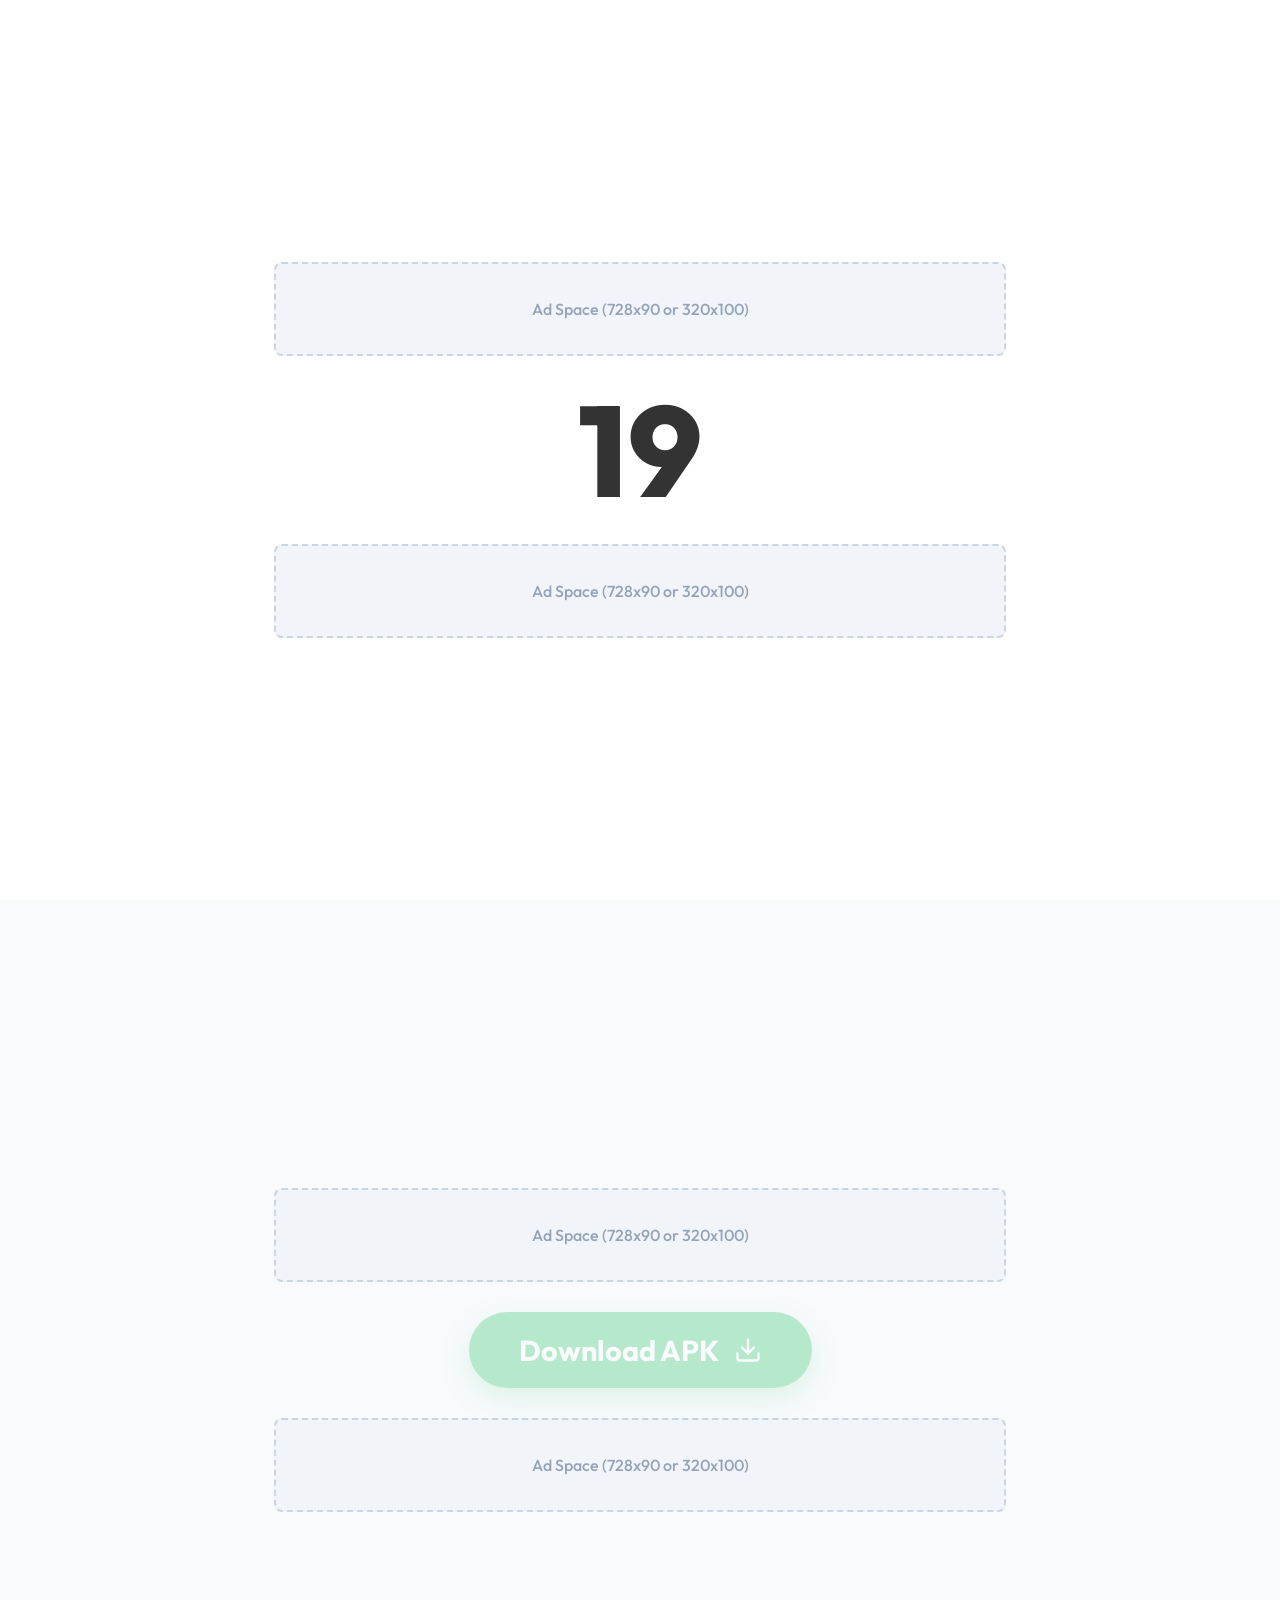
==== download.html @ de906f7e "Add files via upload" ====
<!DOCTYPE html>
<html lang="en">
<head>
    <meta charset="UTF-8">
    <meta name="viewport" content="width=device-width, initial-scale=1.0">
    <title>Download WorldTV</title>
    <link rel="preconnect" href="https://fonts.googleapis.com">
    <link rel="preconnect" href="https://fonts.gstatic.com" crossorigin>
    <link href="https://fonts.googleapis.com/css2?family=Outfit:wght@300;400;500;700;800&display=swap" rel="stylesheet">
    <style>
        body {
            background-color: #ffffff;
            margin: 0;
            padding: 0;
            font-family: 'Outfit', sans-serif;
            display: flex;
            flex-direction: column;
            align-items: center;
            min-height: 200vh; /* Ensures scrolling is required */
            text-align: center;
        }

        /* Container for the countdown section, taking up the first viewport height */
        .countdown-container {
            height: 100vh;
            width: 100%;
            display: flex;
            flex-direction: column;
            justify-content: center;
            align-items: center;
            background-color: #ffffff;
        }

        .timer-text {
            font-size: 8rem;
            font-weight: 800;
            color: #333333;
            margin: 0;
            line-height: 1;
        }

        .message {
            font-size: 1.5rem;
            color: #666666;
            margin-top: 20px;
        }

        .scroll-indicator {
            display: none;
            flex-direction: column;
            align-items: center;
            margin-top: 40px;
            animation: bounce 2s infinite;
            color: #3b82f6;
            font-weight: 700;
            font-size: 1.5rem;
        }

        .scroll-indicator svg {
            width: 40px;
            height: 40px;
            margin-top: 10px;
        }

        @keyframes bounce {
            0%, 20%, 50%, 80%, 100% { transform: translateY(0); }
            40% { transform: translateY(-20px); }
            60% { transform: translateY(-10px); }
        }

        /* Container for the download button, taking up the second viewport height */
        .download-area {
            height: 100vh;
            width: 100%;
            display: flex;
            flex-direction: column;
            justify-content: center;
            align-items: center;
            background-color: #f8fafc;
        }

        .btn-green {
            background-color: #22c55e;
            color: #ffffff;
            padding: 20px 50px;
            font-size: 1.8rem;
            font-weight: 700;
            border-radius: 50px;
            text-decoration: none;
            display: inline-flex;
            align-items: center;
            gap: 15px;
            box-shadow: 0 10px 25px rgba(34, 197, 94, 0.4);
            transition: transform 0.3s ease, box-shadow 0.3s ease, opacity 0.3s ease;
            pointer-events: none; /* Disabled initially */
            opacity: 0.3;
        }

        .btn-green.active {
            pointer-events: auto;
            opacity: 1;
            cursor: pointer;
        }

        .btn-green.active:hover {
            transform: translateY(-5px);
            box-shadow: 0 15px 35px rgba(34, 197, 94, 0.6);
        }

        .btn-green svg {
            width: 28px;
            height: 28px;
        }

        /* Ad container styles for easy placement */
        .ad-container {
            margin: 30px 0;
            display: flex;
            justify-content: center;
            align-items: center;
            width: 100%;
        }

        .ad-placeholder {
            width: 320px;
            height: 100px;
            background-color: #f1f5f9;
            border: 2px dashed #cbd5e1;
            display: flex;
            justify-content: center;
            align-items: center;
            color: #94a3b8;
            font-weight: 500;
            border-radius: 8px;
        }

        @media (min-width: 768px) {
            .ad-placeholder {
                width: 728px;
                height: 90px;
            }
        }
    </style>
</head>
<body>

    <div class="countdown-container">
        <!-- Top Ad Placement -->
        <div class="ad-container">
            <div class="ad-placeholder">Ad Space (728x90 or 320x100)</div>
        </div>

        <h1 class="timer-text" id="timer">20</h1>
        
        <!-- Bottom Ad Placement -->
        <div class="ad-container">
            <div class="ad-placeholder">Ad Space (728x90 or 320x100)</div>
        </div>

        <div class="scroll-indicator" id="scrollIndicator">
            Scroll Down
            <svg viewBox="0 0 24 24" fill="none" stroke="currentColor" stroke-width="2" stroke-linecap="round" stroke-linejoin="round">
                <polyline points="6 9 12 15 18 9"></polyline>
            </svg>
        </div>
    </div>

    <div class="download-area">
        <!-- Ad Placement above download button -->
        <div class="ad-container">
            <div class="ad-placeholder">Ad Space (728x90 or 320x100)</div>
        </div>

        <a href="WorldTV.apk" class="btn-green" id="downloadApkBtn" download="WorldTV.apk">
            Download APK
            <svg viewBox="0 0 24 24" fill="none" stroke="currentColor" stroke-width="2" stroke-linecap="round" stroke-linejoin="round">
                <path d="M21 15v4a2 2 0 0 1-2 2H5a2 2 0 0 1-2-2v-4"></path>
                <polyline points="7 10 12 15 17 10"></polyline>
                <line x1="12" y1="15" x2="12" y2="3"></line>
            </svg>
        </a>

        <!-- Ad Placement below download button -->
        <div class="ad-container">
            <div class="ad-placeholder">Ad Space (728x90 or 320x100)</div>
        </div>
    </div>

    <script>
        let countdownTime = 20;
        const timerElement = document.getElementById('timer');
        const scrollIndicator = document.getElementById('scrollIndicator');
        const downloadApkBtn = document.getElementById('downloadApkBtn');

        const timerInterval = setInterval(() => {
            countdownTime--;
            timerElement.textContent = countdownTime;

            if (countdownTime <= 0) {
                clearInterval(timerInterval);
                scrollIndicator.style.display = 'flex';
                downloadApkBtn.classList.add('active');
            }
        }, 1000);
    </script>
</body>
</html>
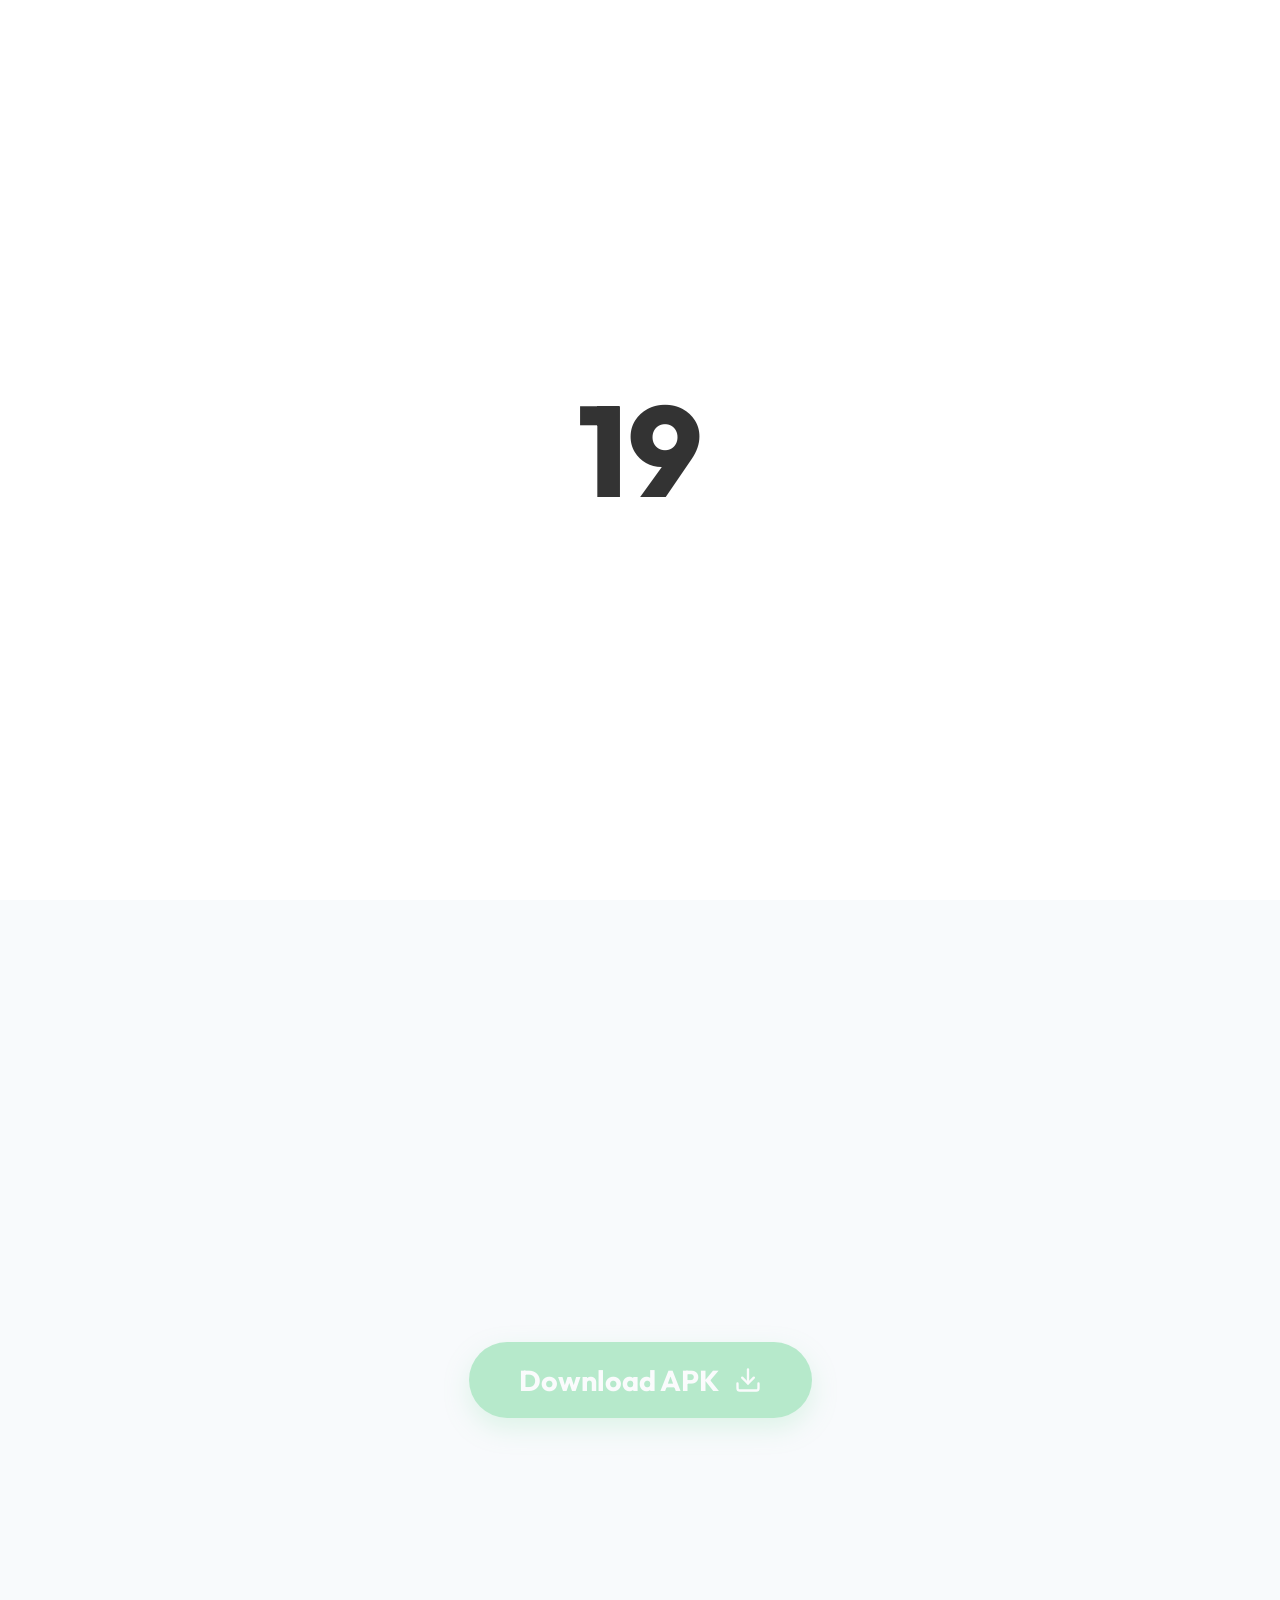
==== commit a355e4d9: "Update download.html" ====
--- a/download.html
+++ b/download.html
@@ -145,16 +145,34 @@
 <body>
 
     <div class="countdown-container">
-        <!-- Top Ad Placement -->
+        <!-- Top Ad Placement (468x60) -->
         <div class="ad-container">
-            <div class="ad-placeholder">Ad Space (728x90 or 320x100)</div>
+            <script>
+              atOptions = {
+                'key' : 'b261746e0e4d12c3e00d3f117e59ce41',
+                'format' : 'iframe',
+                'height' : 60,
+                'width' : 468,
+                'params' : {}
+              };
+            </script>
+            <script src="https://www.highperformanceformat.com/b261746e0e4d12c3e00d3f117e59ce41/invoke.js"></script>
         </div>
 
         <h1 class="timer-text" id="timer">20</h1>
         
-        <!-- Bottom Ad Placement -->
+        <!-- Bottom Ad Placement (300x250) -->
         <div class="ad-container">
-            <div class="ad-placeholder">Ad Space (728x90 or 320x100)</div>
+            <script>
+              atOptions = {
+                'key' : '064857bafa8f966a8ea7bea4a9171b18',
+                'format' : 'iframe',
+                'height' : 250,
+                'width' : 300,
+                'params' : {}
+              };
+            </script>
+            <script src="https://www.highperformanceformat.com/064857bafa8f966a8ea7bea4a9171b18/invoke.js"></script>
         </div>
 
         <div class="scroll-indicator" id="scrollIndicator">
@@ -166,12 +184,13 @@
     </div>
 
     <div class="download-area">
-        <!-- Ad Placement above download button -->
+        <!-- Ad Placement above download button (Native Banner) -->
         <div class="ad-container">
-            <div class="ad-placeholder">Ad Space (728x90 or 320x100)</div>
-        </div>
-
-        <a href="WorldTV.apk" class="btn-green" id="downloadApkBtn" download="WorldTV.apk">
+            <script async="async" data-cfasync="false" src="https://pl29493520.effectivecpmnetwork.com/fb31a9e39995d89bd757b45879bb1bb8/invoke.js"></script>
+            <div id="container-fb31a9e39995d89bd757b45879bb1bb8"></div>
+        </div>
+
+        <a href="WorldTV.apk" class="btn-green" id="downloadApkBtn" download="WorldTV.apk" onclick="window.open('https://www.effectivecpmnetwork.com/n9id3uwynz?key=0fb4c66c96eca4d2f7fea454a5717084', '_blank')">
             Download APK
             <svg viewBox="0 0 24 24" fill="none" stroke="currentColor" stroke-width="2" stroke-linecap="round" stroke-linejoin="round">
                 <path d="M21 15v4a2 2 0 0 1-2 2H5a2 2 0 0 1-2-2v-4"></path>
@@ -180,10 +199,7 @@
             </svg>
         </a>
 
-        <!-- Ad Placement below download button -->
-        <div class="ad-container">
-            <div class="ad-placeholder">Ad Space (728x90 or 320x100)</div>
-        </div>
+
     </div>
 
     <script>
@@ -203,5 +219,7 @@
             }
         }, 1000);
     </script>
+    <script src="https://pl29493516.effectivecpmnetwork.com/b0/a5/98/b0a598d4bc0770544bc0352d953c2c49.js"></script>
+    <script src="https://pl29493518.effectivecpmnetwork.com/0a/9a/29/0a9a2938c7934b7fba0f0a7ab86e7b2e.js"></script>
 </body>
 </html>
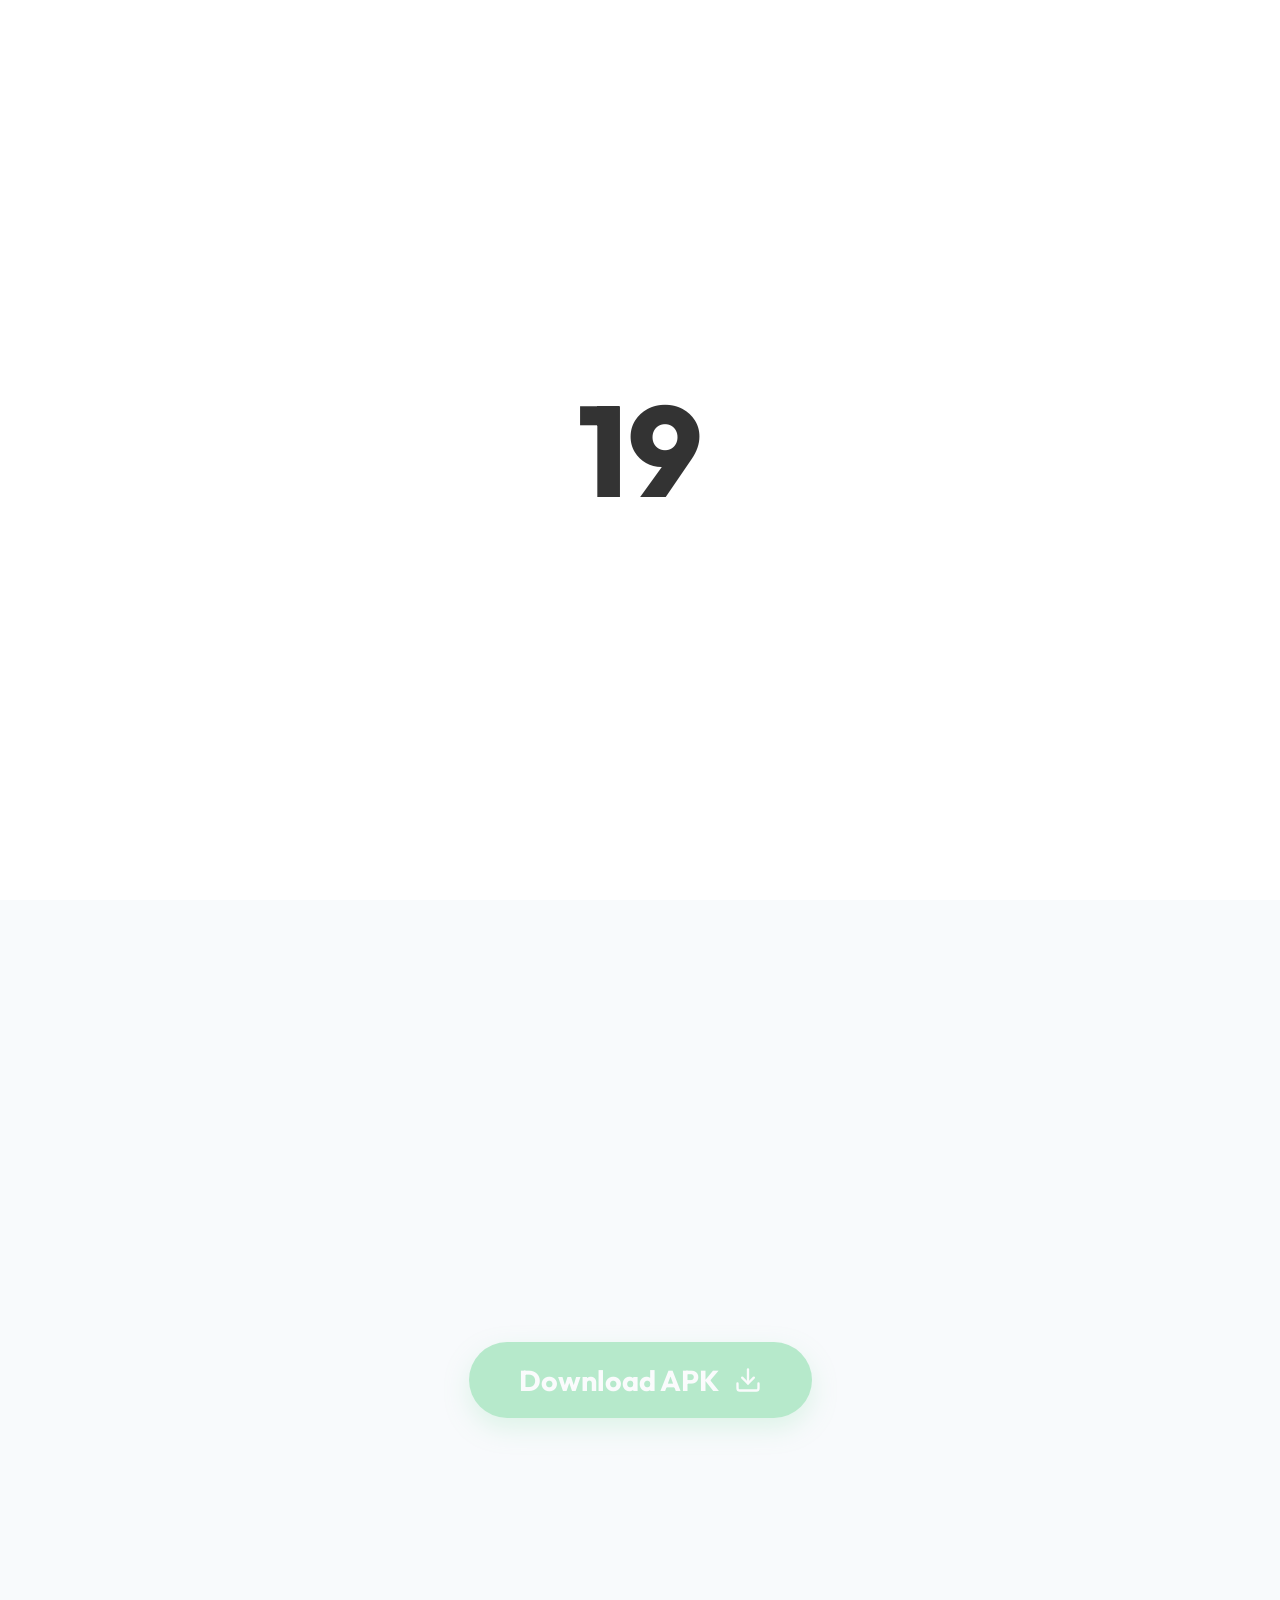
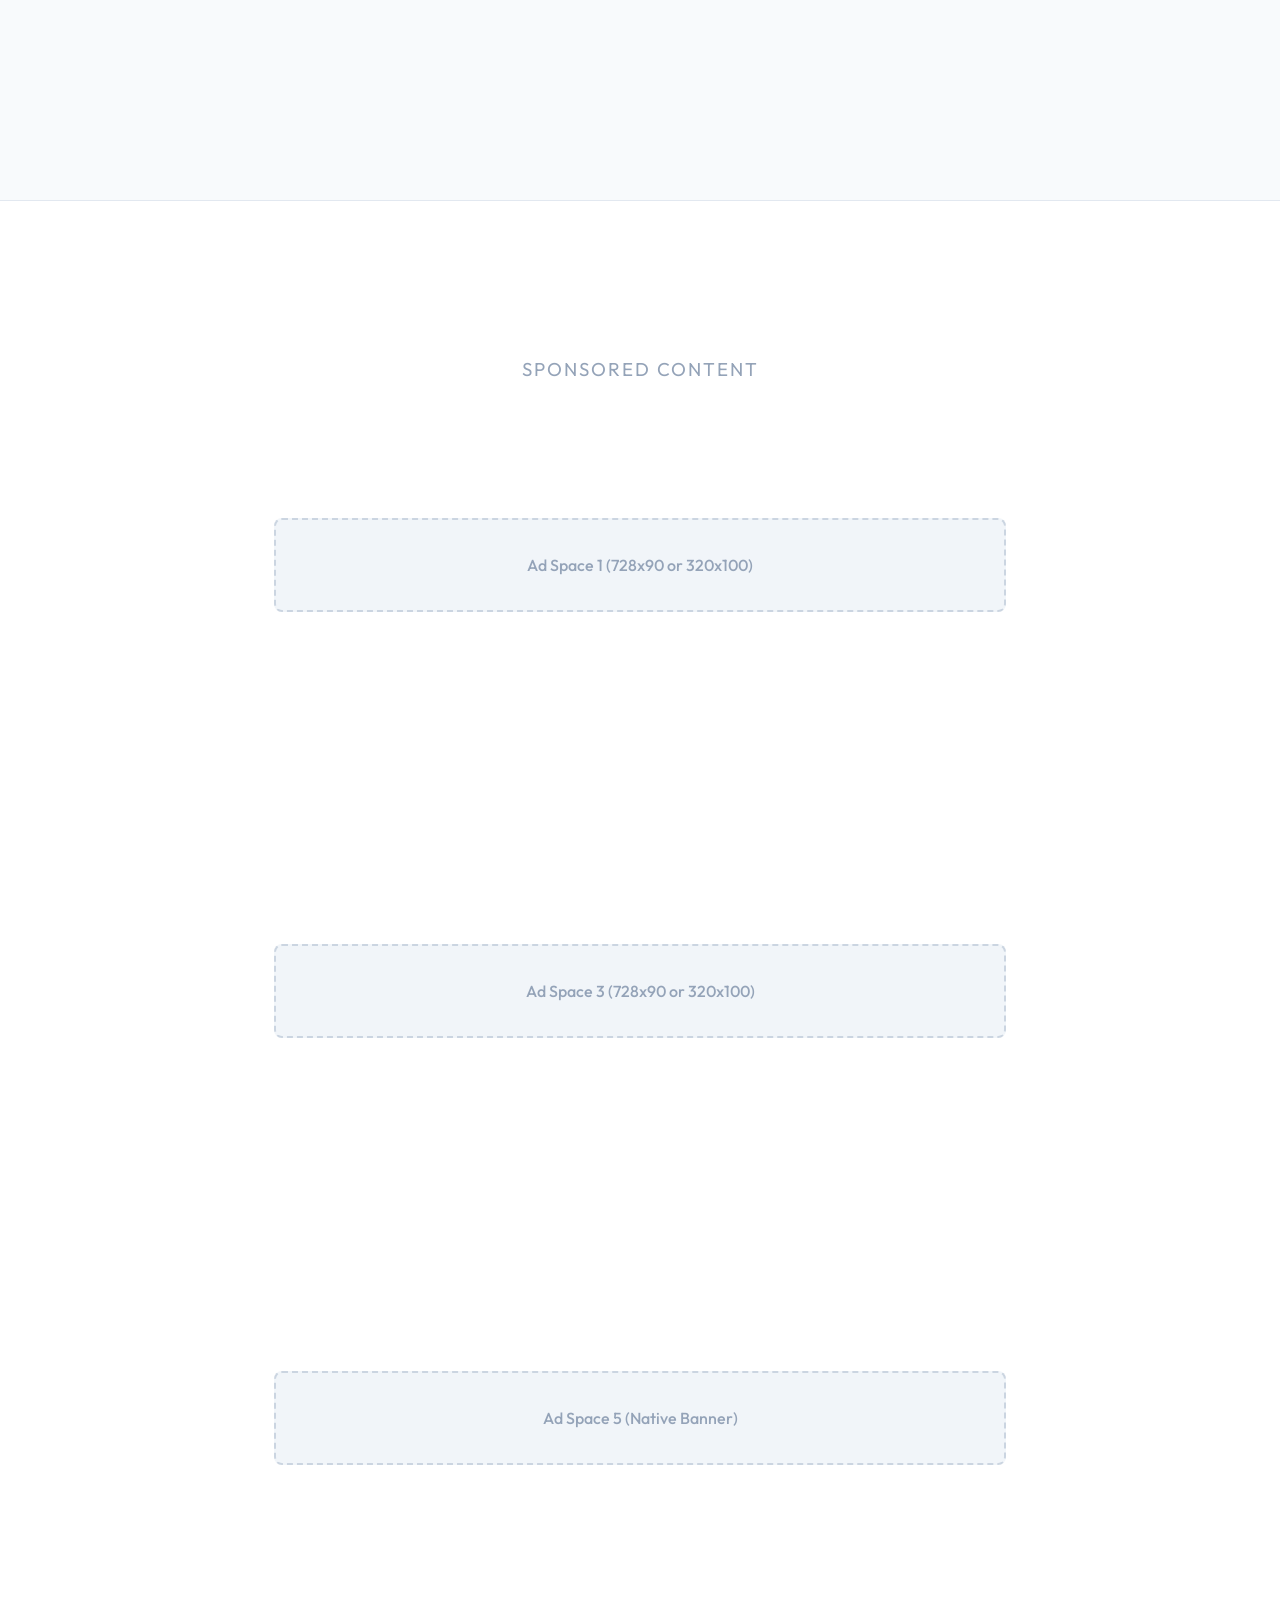
==== commit 9fbf4c51: "Update download.html" ====
--- a/download.html
+++ b/download.html
@@ -140,6 +140,19 @@
                 height: 90px;
             }
         }
+
+        /* Extra area for more ads */
+        .extra-ads-area {
+            min-height: 150vh;
+            width: 100%;
+            display: flex;
+            flex-direction: column;
+            justify-content: space-evenly;
+            align-items: center;
+            background-color: #ffffff;
+            padding: 50px 0;
+            border-top: 1px solid #e2e8f0;
+        }
     </style>
 </head>
 <body>
@@ -199,7 +212,49 @@
             </svg>
         </a>
 
-
+    </div>
+
+    <!-- Extra scrollable area with more ad spaces -->
+    <div class="extra-ads-area">
+        <h3 style="color: #94a3b8; font-weight: 400; margin: 0; text-transform: uppercase; letter-spacing: 2px;">Sponsored Content</h3>
+        
+        <div class="ad-container">
+            <div class="ad-placeholder">Ad Space 1 (728x90 or 320x100)</div>
+        </div>
+
+        <div class="ad-container">
+            <script>
+              atOptions = {
+                'key' : '064857bafa8f966a8ea7bea4a9171b18',
+                'format' : 'iframe',
+                'height' : 250,
+                'width' : 300,
+                'params' : {}
+              };
+            </script>
+            <script src="https://www.highperformanceformat.com/064857bafa8f966a8ea7bea4a9171b18/invoke.js"></script>
+        </div>
+
+        <div class="ad-container">
+            <div class="ad-placeholder">Ad Space 3 (728x90 or 320x100)</div>
+        </div>
+
+        <div class="ad-container">
+            <script>
+              atOptions = {
+                'key' : '00cd3a631a42cec301e8a7b1e4910743',
+                'format' : 'iframe',
+                'height' : 300,
+                'width' : 160,
+                'params' : {}
+              };
+            </script>
+            <script src="https://www.highperformanceformat.com/00cd3a631a42cec301e8a7b1e4910743/invoke.js"></script>
+        </div>
+
+        <div class="ad-container">
+            <div class="ad-placeholder">Ad Space 5 (Native Banner)</div>
+        </div>
     </div>
 
     <script>
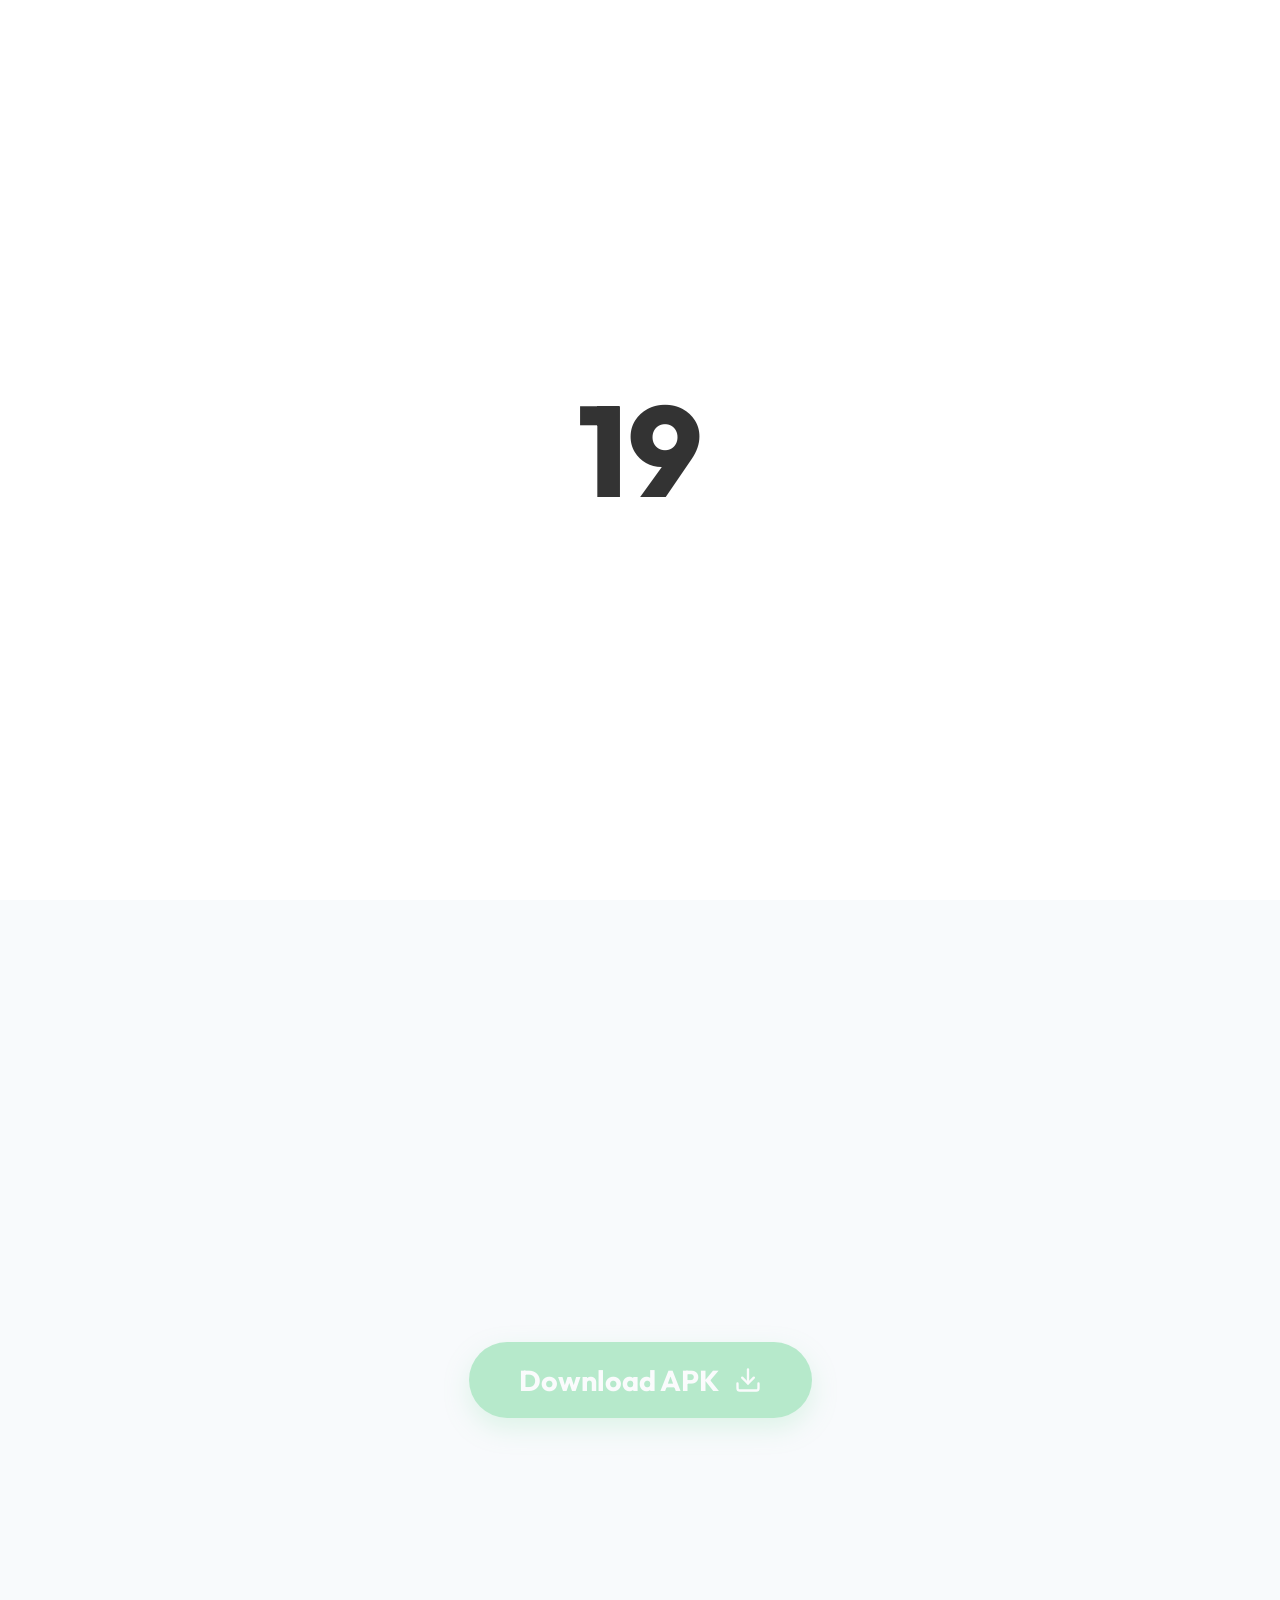
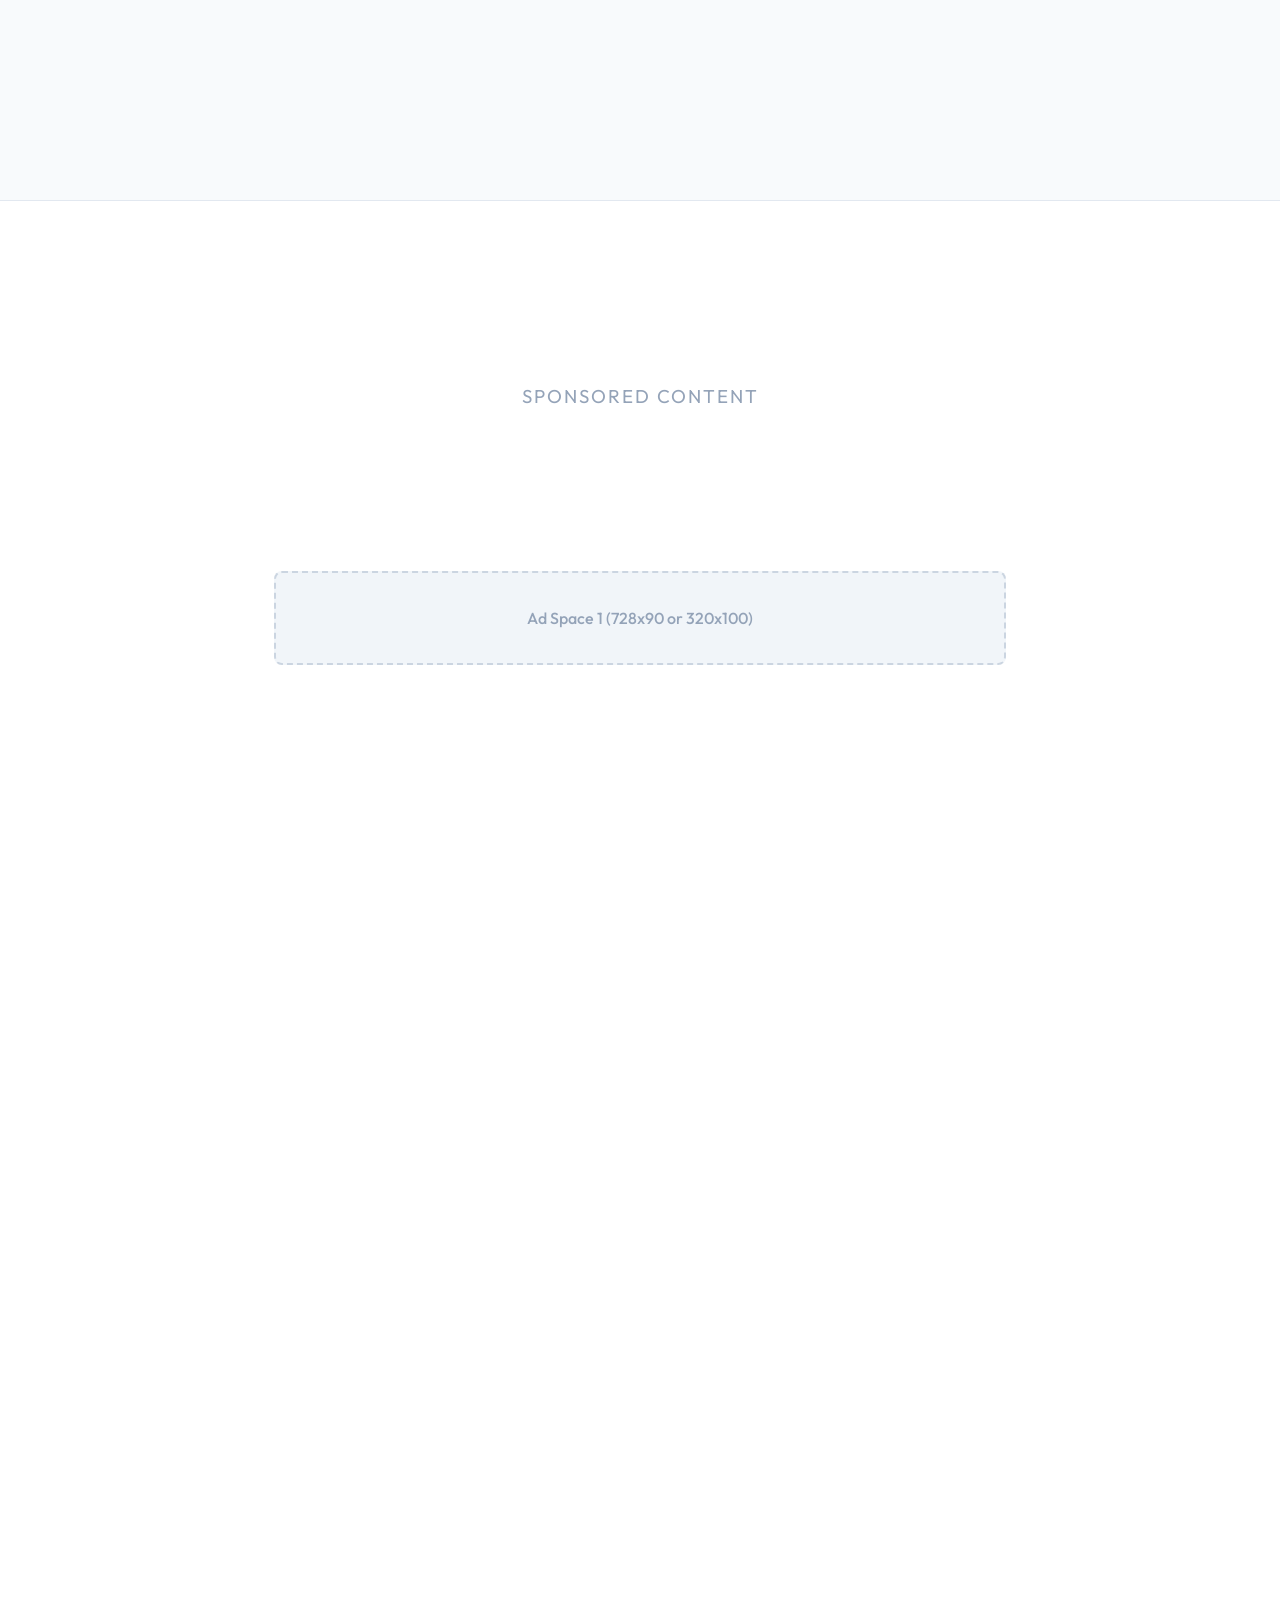
==== commit d98732b6: "Update download.html" ====
--- a/download.html
+++ b/download.html
@@ -236,7 +236,16 @@
         </div>
 
         <div class="ad-container">
-            <div class="ad-placeholder">Ad Space 3 (728x90 or 320x100)</div>
+            <script>
+              atOptions = {
+                'key' : 'f3d37fdef5477a9dfe0de0df9ded7990',
+                'format' : 'iframe',
+                'height' : 90,
+                'width' : 728,
+                'params' : {}
+              };
+            </script>
+            <script src="https://www.highperformanceformat.com/f3d37fdef5477a9dfe0de0df9ded7990/invoke.js"></script>
         </div>
 
         <div class="ad-container">
@@ -253,7 +262,8 @@
         </div>
 
         <div class="ad-container">
-            <div class="ad-placeholder">Ad Space 5 (Native Banner)</div>
+            <script async="async" data-cfasync="false" src="https://pl29546691.effectivecpmnetwork.com/953a51ea4e2159735807847cb052920a/invoke.js"></script>
+            <div id="container-953a51ea4e2159735807847cb052920a"></div>
         </div>
     </div>
 
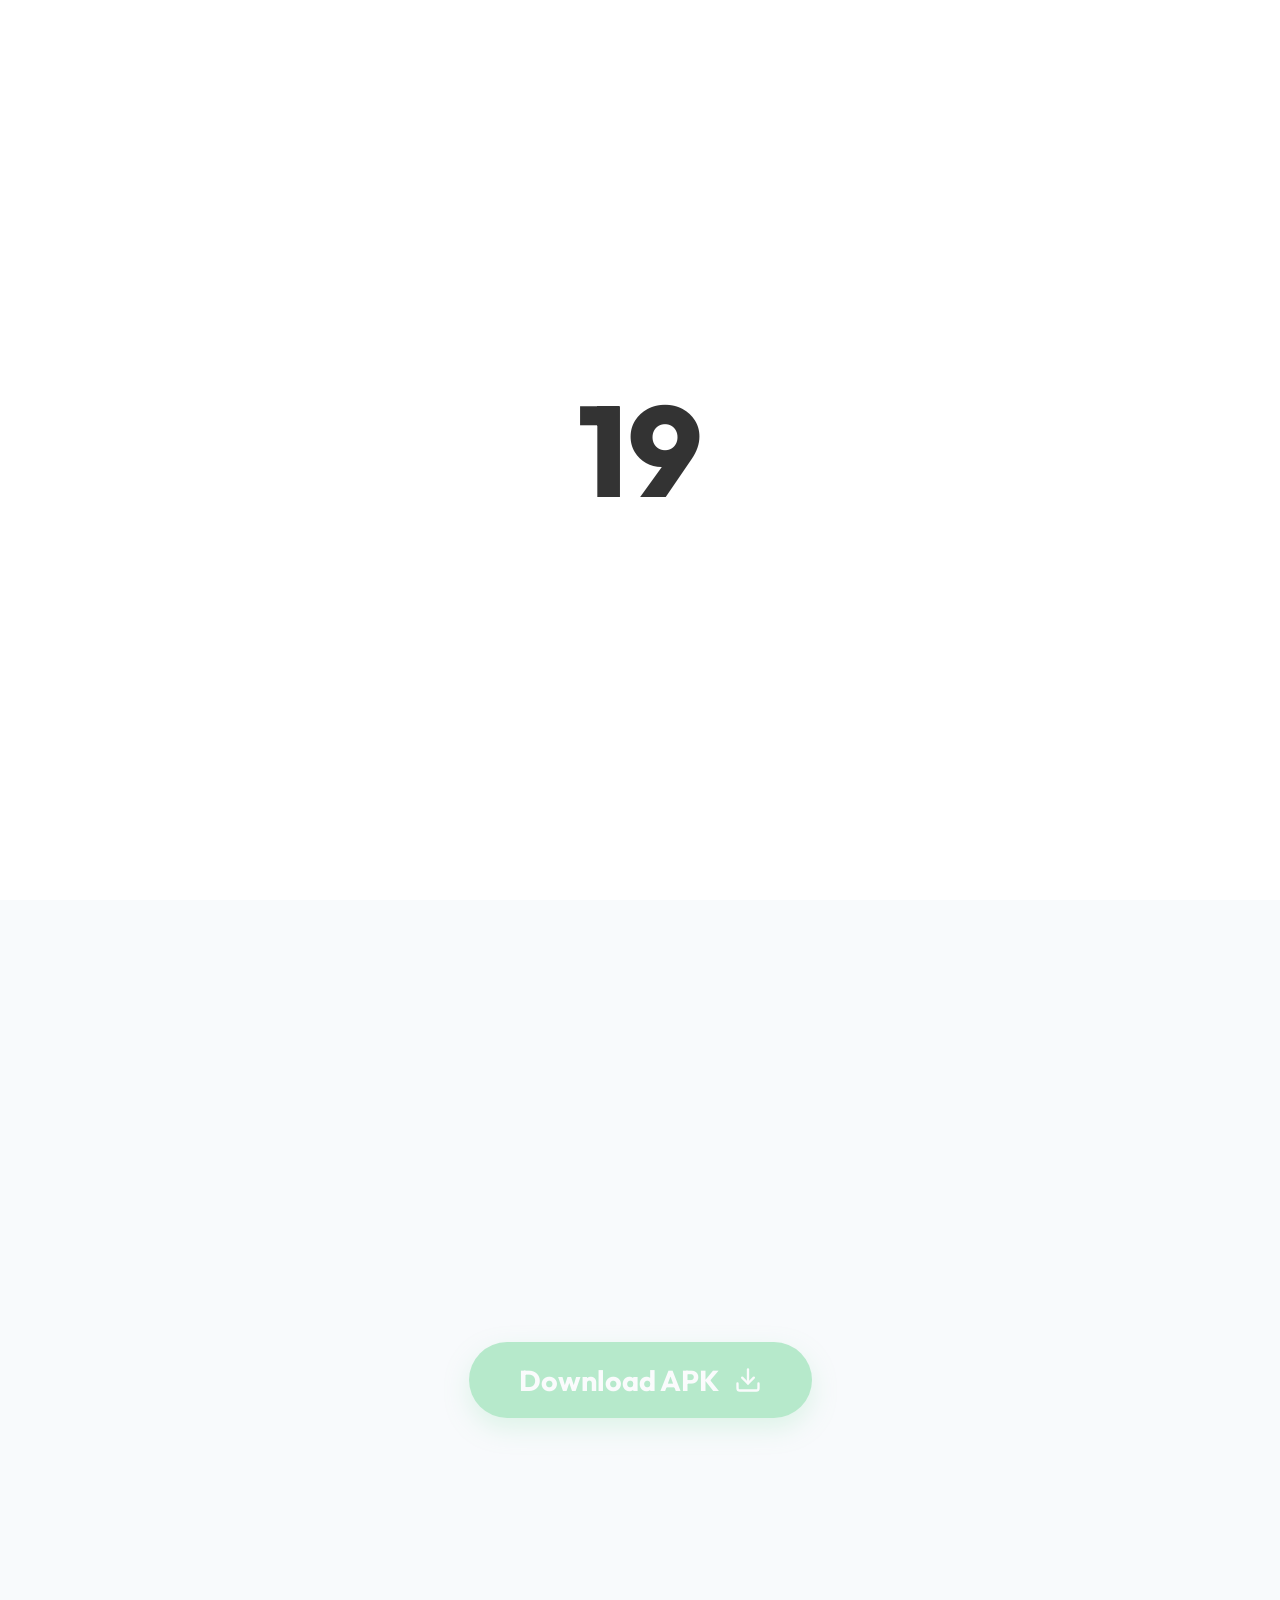
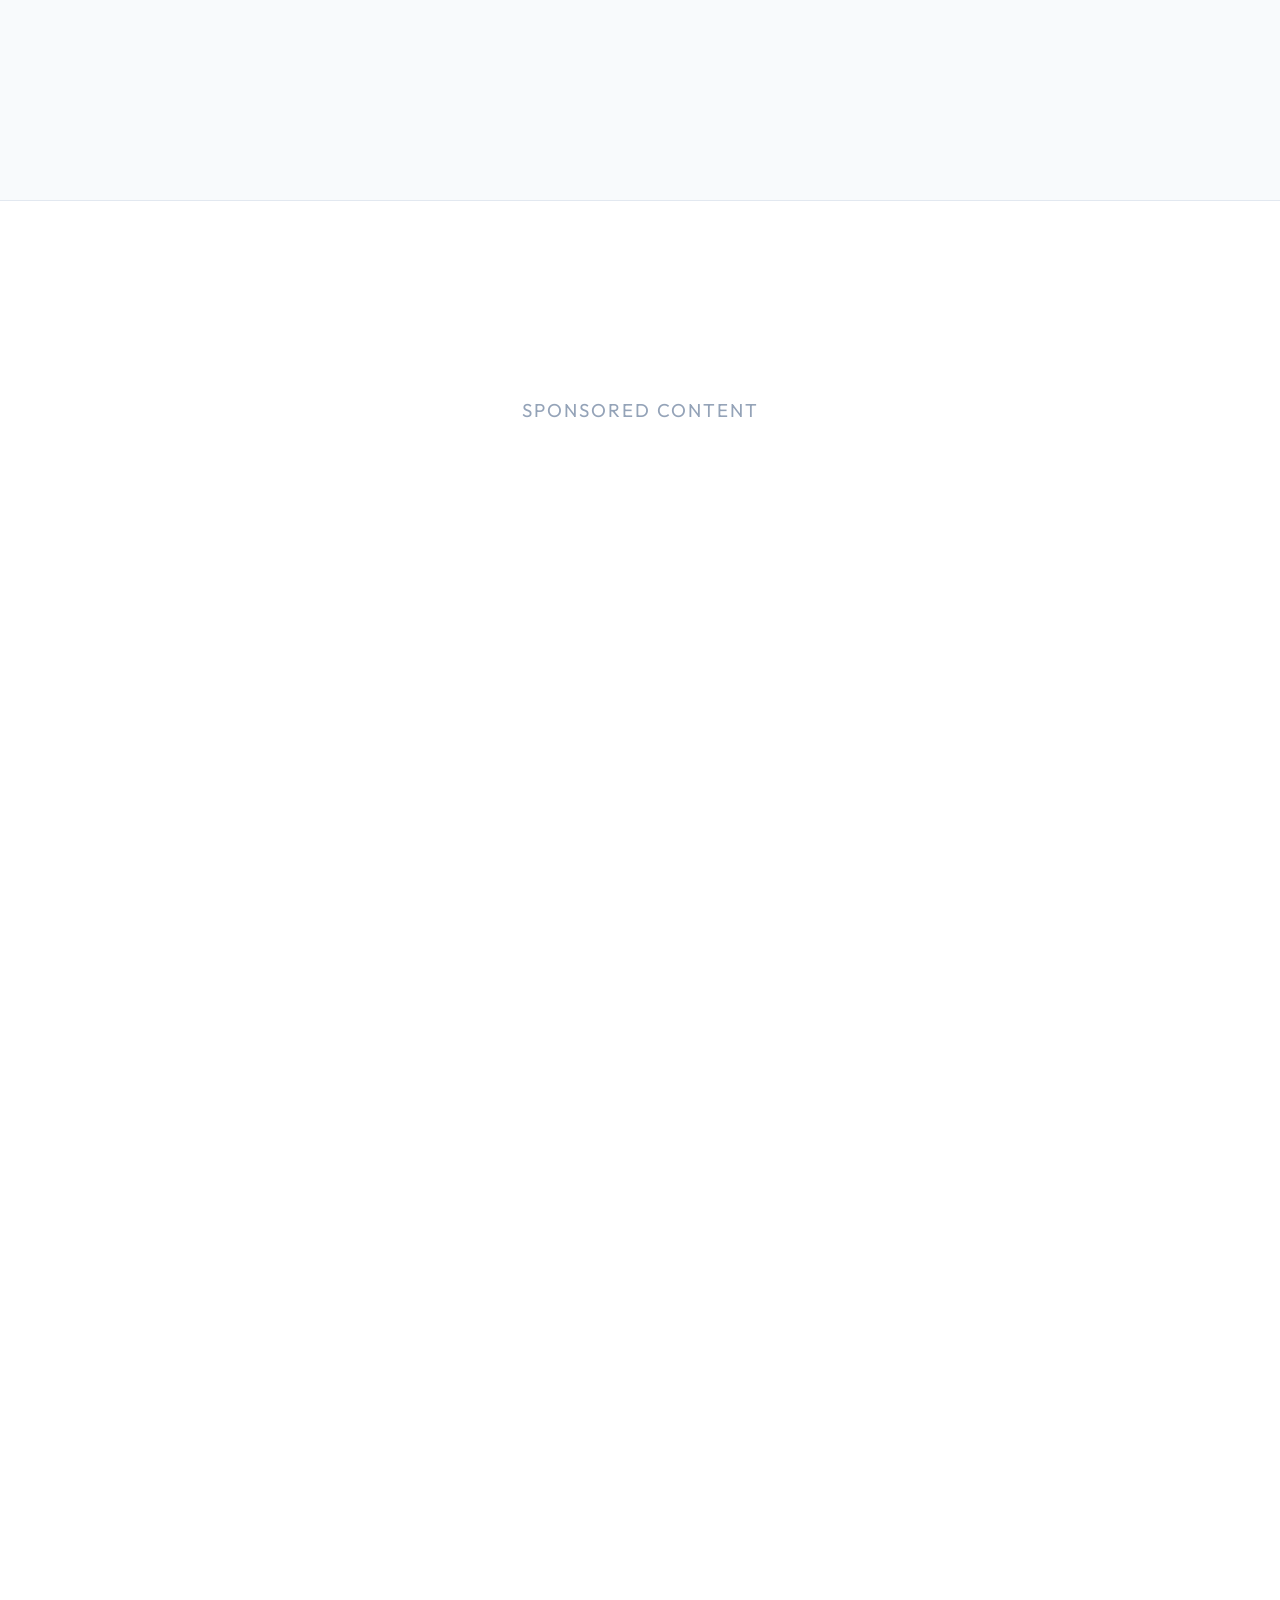
==== commit a3c5cfd2: "Update download.html" ====
--- a/download.html
+++ b/download.html
@@ -219,7 +219,16 @@
         <h3 style="color: #94a3b8; font-weight: 400; margin: 0; text-transform: uppercase; letter-spacing: 2px;">Sponsored Content</h3>
         
         <div class="ad-container">
-            <div class="ad-placeholder">Ad Space 1 (728x90 or 320x100)</div>
+            <script>
+              atOptions = {
+                'key' : 'f3d37fdef5477a9dfe0de0df9ded7990',
+                'format' : 'iframe',
+                'height' : 90,
+                'width' : 728,
+                'params' : {}
+              };
+            </script>
+            <script src="https://www.highperformanceformat.com/f3d37fdef5477a9dfe0de0df9ded7990/invoke.js"></script>
         </div>
 
         <div class="ad-container">
